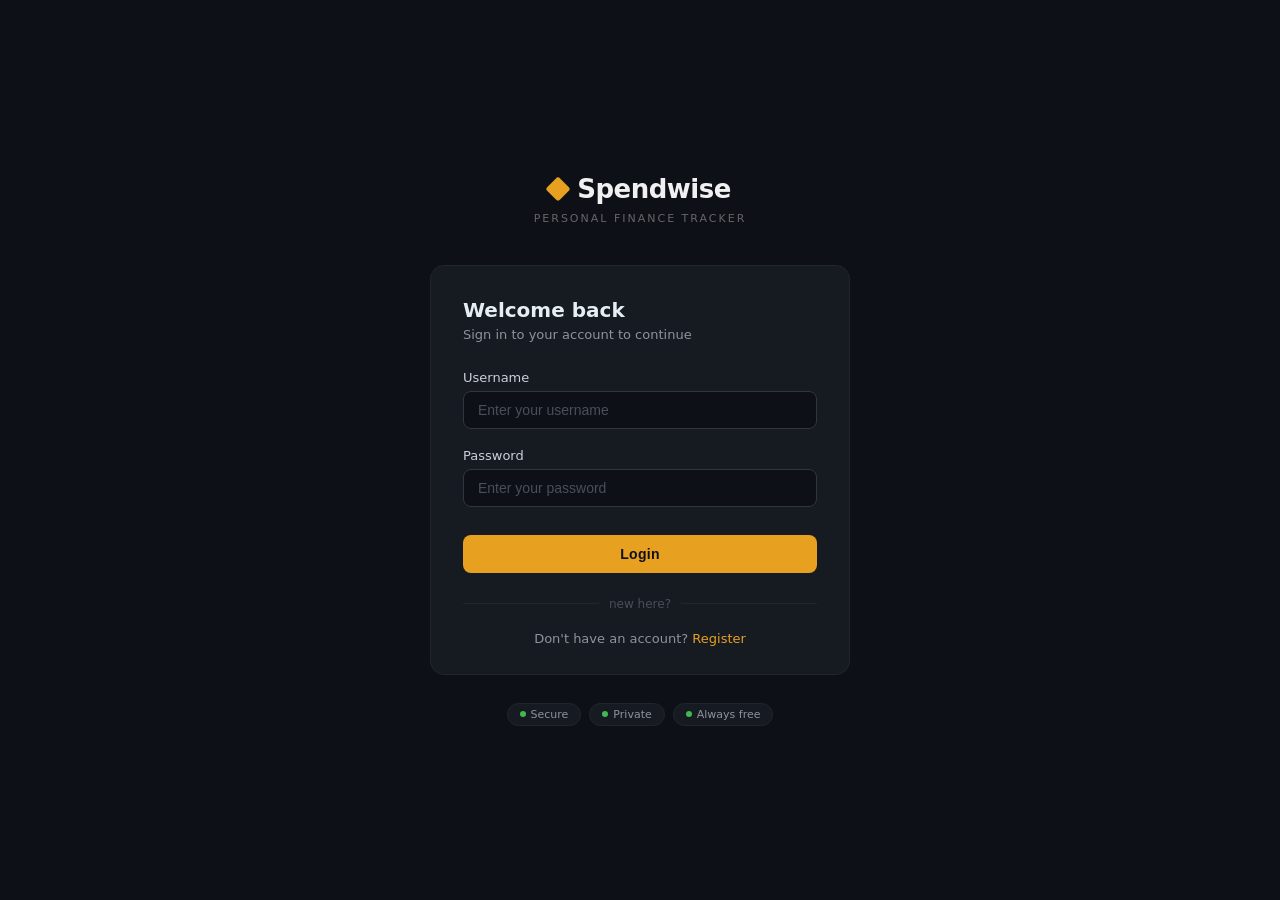
==== templates/login.html @ 4d0f5e74 "Initial commit - SpendWise project" ====
<!DOCTYPE html>
<html>
<head>
  <title>Login - Spendwise</title>
  <link rel="stylesheet" href="{{ url_for('static', filename='style.css') }}">
  <style>
    * { box-sizing: border-box; margin: 0; padding: 0; }

    body {
      background: #0d1117;
      min-height: 100vh;
      display: flex;
      align-items: center;
      justify-content: center;
      font-family: 'Segoe UI', system-ui, sans-serif;
      padding: 2rem;
    }

    .login-wrapper {
      width: 100%;
      max-width: 420px;
    }

    .brand {
      display: flex;
      align-items: center;
      gap: 10px;
      margin-bottom: 2.5rem;
      justify-content: center;
    }

    .brand-diamond {
      width: 18px;
      height: 18px;
      background: #E8A020;
      transform: rotate(45deg);
      border-radius: 3px;
      flex-shrink: 0;
    }

    .brand-name {
      font-size: 26px;
      font-weight: 700;
      color: #f0f0f0;
      letter-spacing: -0.5px;
    }

    .subtitle {
      text-align: center;
      font-size: 11px;
      letter-spacing: 2px;
      color: #666;
      text-transform: uppercase;
      margin-top: -2rem;
      margin-bottom: 2.5rem;
    }

    .card {
      background: #161b22;
      border: 1px solid #21262d;
      border-radius: 14px;
      padding: 2rem 2rem 1.75rem;
    }

    .card-title {
      font-size: 20px;
      font-weight: 600;
      color: #e6edf3;
      margin-bottom: 0.3rem;
    }

    .card-desc {
      font-size: 13px;
      color: #8b949e;
      margin-bottom: 1.75rem;
    }

    .field {
      margin-bottom: 1.2rem;
    }

    label {
      display: block;
      font-size: 13px;
      font-weight: 500;
      color: #c9d1d9;
      margin-bottom: 6px;
    }

    input[type="text"],
    input[type="password"] {
      width: 100%;
      background: #0d1117;
      border: 1px solid #30363d;
      border-radius: 8px;
      padding: 10px 14px;
      font-size: 14px;
      color: #e6edf3;
      outline: none;
      transition: border-color 0.2s, box-shadow 0.2s;
    }

    input[type="text"]:hover,
    input[type="password"]:hover {
      border-color: #484f58;
    }

    input[type="text"]:focus,
    input[type="password"]:focus {
      border-color: #E8A020;
      box-shadow: 0 0 0 3px rgba(232, 160, 32, 0.15);
    }

    input::placeholder {
      color: #484f58;
    }

    .submit-btn {
      width: 100%;
      margin-top: 0.5rem;
      padding: 11px;
      background: #E8A020;
      border: none;
      border-radius: 8px;
      font-size: 14px;
      font-weight: 600;
      color: #0d1117;
      cursor: pointer;
      transition: background 0.2s, transform 0.1s, box-shadow 0.2s;
      letter-spacing: 0.3px;
    }

    .submit-btn:hover {
      background: #f0b030;
      box-shadow: 0 4px 16px rgba(232, 160, 32, 0.3);
    }

    .submit-btn:active {
      transform: scale(0.98);
      background: #d09010;
    }

    .divider {
      display: flex;
      align-items: center;
      gap: 10px;
      margin: 1.5rem 0 1.25rem;
    }

    .divider-line {
      flex: 1;
      height: 1px;
      background: #21262d;
    }

    .divider-text {
      font-size: 12px;
      color: #484f58;
    }

    .register-link {
      text-align: center;
      font-size: 13px;
      color: #8b949e;
    }

    .register-link a {
      color: #E8A020;
      text-decoration: none;
      font-weight: 500;
      transition: color 0.15s, text-decoration 0.15s;
    }

    .register-link a:hover {
      color: #f0b030;
      text-decoration: underline;
    }

    .badge-row {
      display: flex;
      gap: 8px;
      justify-content: center;
      margin-top: 1.75rem;
    }

    .badge {
      background: #161b22;
      border: 1px solid #21262d;
      border-radius: 20px;
      padding: 4px 12px;
      font-size: 11px;
      color: #8b949e;
      display: flex;
      align-items: center;
      gap: 5px;
    }

    .badge-dot {
      width: 6px;
      height: 6px;
      border-radius: 50%;
      background: #3fb950;
    }
  </style>
</head>
<body>

<div class="login-wrapper">
  <div class="brand">
    <div class="brand-diamond"></div>
    <span class="brand-name">Spendwise</span>
  </div>
  <p class="subtitle">Personal Finance Tracker</p>

  <div class="card">
    <h2 class="card-title">Welcome back</h2>
    <p class="card-desc">Sign in to your account to continue</p>

    <form method="POST">
      <div class="field">
        <label for="username">Username</label>
        <input type="text" id="username" name="username" placeholder="Enter your username" required />
      </div>

      <div class="field">
        <label for="password">Password</label>
        <input type="password" id="password" name="password" placeholder="Enter your password" required />
      </div>

      <button type="submit" class="submit-btn">Login</button>
    </form>

    <div class="divider">
      <div class="divider-line"></div>
      <span class="divider-text">new here?</span>
      <div class="divider-line"></div>
    </div>

    <p class="register-link">Don't have an account? <a href="/register">Register</a></p>
  </div>

  <div class="badge-row">
    <div class="badge"><div class="badge-dot"></div> Secure</div>
    <div class="badge"><div class="badge-dot"></div> Private</div>
    <div class="badge"><div class="badge-dot"></div> Always free</div>
  </div>
</div>

</body>
</html>
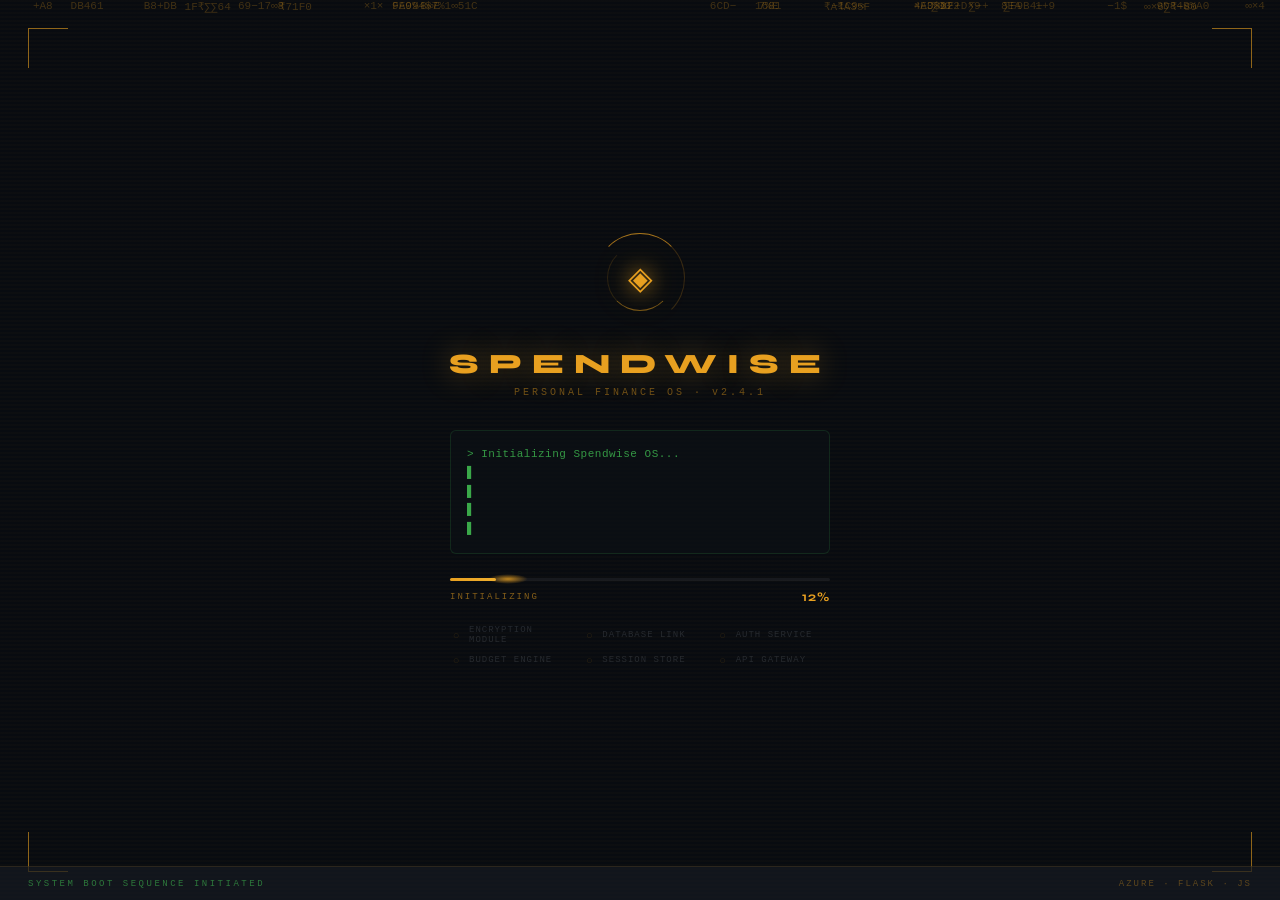
==== commit b9771718: "what you changed" ====
--- a/templates/login.html
+++ b/templates/login.html
@@ -1,250 +1,1031 @@
 <!DOCTYPE html>
-<html>
+<html lang="en">
 <head>
-  <title>Login - Spendwise</title>
-  <link rel="stylesheet" href="{{ url_for('static', filename='style.css') }}">
+  <meta charset="UTF-8" />
+  <meta name="viewport" content="width=device-width, initial-scale=1.0"/>
+  <title>Login — Spendwise</title>
+  <link href="https://fonts.googleapis.com/css2?family=Syne:wght@400;600;700;800;900&family=DM+Sans:ital,opsz,wght@0,9..40,300;0,9..40,400;0,9..40,500;1,9..40,300&display=swap" rel="stylesheet"/>
   <style>
-    * { box-sizing: border-box; margin: 0; padding: 0; }
+    *, *::before, *::after { box-sizing: border-box; margin: 0; padding: 0; }
+
+    :root {
+      --bg:        #0d1117;
+      --surface:   #161b22;
+      --surface2:  #1c2128;
+      --border:    #21262d;
+      --border2:   #30363d;
+      --gold:      #E8A020;
+      --gold-lite: #f0b030;
+      --gold-dim:  rgba(232,160,32,0.12);
+      --gold-glow: rgba(232,160,32,0.2);
+      --text:      #e6edf3;
+      --muted:     #8b949e;
+      --hint:      #484f58;
+      --green:     #3fb950;
+      --red:       #f85149;
+    }
+
+    html { font-size: 16px; }
 
     body {
-      background: #0d1117;
+      background: var(--bg);
+      color: var(--text);
+      font-family: 'DM Sans', sans-serif;
       min-height: 100vh;
+      display: grid;
+      grid-template-columns: 1fr 1fr;
+      overflow: hidden;
+    }
+
+    /* ── LEFT HERO PANEL ────────────────────────── */
+    .hero-panel {
+      background: var(--surface);
+      border-right: 1px solid var(--border);
+      display: flex;
+      flex-direction: column;
+      justify-content: space-between;
+      padding: 3rem;
+      position: relative;
+      overflow: hidden;
+      animation: slideRight 0.7s ease both;
+    }
+
+    /* Big rotated background number */
+    .hero-panel::before {
+      content: '₹';
+      position: absolute;
+      font-family: 'Syne', sans-serif;
+      font-size: 40vw;
+      font-weight: 900;
+      color: var(--gold);
+      opacity: 0.03;
+      right: -15vw;
+      top: 50%;
+      transform: translateY(-50%);
+      line-height: 1;
+      pointer-events: none;
+      animation: float 6s ease-in-out infinite;
+    }
+
+    /* Animated grid lines */
+    .hero-panel::after {
+      content: '';
+      position: absolute;
+      inset: 0;
+      background-image:
+        linear-gradient(var(--border) 1px, transparent 1px),
+        linear-gradient(90deg, var(--border) 1px, transparent 1px);
+      background-size: 60px 60px;
+      opacity: 0.4;
+      mask-image: radial-gradient(ellipse at 30% 60%, black 20%, transparent 70%);
+    }
+
+    .hero-top { position: relative; z-index: 1; }
+
+    .hero-logo {
+      display: flex;
+      align-items: center;
+      gap: 12px;
+      font-family: 'Syne', sans-serif;
+      font-size: 22px;
+      font-weight: 800;
+      color: var(--text);
+      letter-spacing: -0.03em;
+      text-decoration: none;
+    }
+
+    .logo-mark {
+      width: 38px;
+      height: 38px;
+      background: var(--gold);
+      border-radius: 9px;
       display: flex;
       align-items: center;
       justify-content: center;
-      font-family: 'Segoe UI', system-ui, sans-serif;
-      padding: 2rem;
-    }
-
-    .login-wrapper {
-      width: 100%;
-      max-width: 420px;
-    }
-
-    .brand {
+      font-size: 20px;
+      color: #0d1117;
+      font-weight: 900;
+      box-shadow: 0 0 24px var(--gold-glow);
+      animation: float 4s ease-in-out infinite;
+    }
+
+    .hero-middle {
+      position: relative;
+      z-index: 1;
+    }
+
+    .hero-tagline {
+      font-family: 'Syne', sans-serif;
+      font-size: clamp(2.5rem, 5vw, 4rem);
+      font-weight: 900;
+      line-height: 1.05;
+      letter-spacing: -0.04em;
+      margin-bottom: 1.5rem;
+      animation: fadeUp 0.8s ease 0.2s both;
+    }
+
+    .hero-tagline em {
+      font-style: normal;
+      color: var(--gold);
+      position: relative;
+      display: inline-block;
+    }
+
+    .hero-tagline em::after {
+      content: '';
+      position: absolute;
+      bottom: 2px;
+      left: 0;
+      right: 0;
+      height: 3px;
+      background: var(--gold);
+      border-radius: 2px;
+      animation: expandWidth 0.6s ease 0.8s both;
+    }
+
+    @keyframes expandWidth {
+      from { transform: scaleX(0); transform-origin: left; }
+      to   { transform: scaleX(1); }
+    }
+
+    .hero-desc {
+      font-size: 15px;
+      color: var(--muted);
+      line-height: 1.7;
+      max-width: 340px;
+      animation: fadeUp 0.8s ease 0.35s both;
+    }
+
+    .hero-stats {
+      display: flex;
+      gap: 28px;
+      margin-top: 2.5rem;
+      animation: fadeUp 0.8s ease 0.5s both;
+    }
+
+    .hero-stat {}
+
+    .hero-stat-value {
+      font-family: 'Syne', sans-serif;
+      font-size: 1.8rem;
+      font-weight: 800;
+      color: var(--gold);
+      letter-spacing: -0.03em;
+      line-height: 1;
+    }
+
+    .hero-stat-label {
+      font-size: 11px;
+      letter-spacing: 1.5px;
+      text-transform: uppercase;
+      color: var(--hint);
+      margin-top: 4px;
+    }
+
+    .hero-bottom {
+      position: relative;
+      z-index: 1;
       display: flex;
       align-items: center;
-      gap: 10px;
+      gap: 8px;
+    }
+
+    .trust-badge {
+      background: var(--surface2);
+      border: 1px solid var(--border2);
+      border-radius: 99px;
+      padding: 6px 14px;
+      font-size: 11px;
+      letter-spacing: 1px;
+      color: var(--muted);
+      display: flex;
+      align-items: center;
+      gap: 6px;
+      animation: fadeIn 0.8s ease 0.6s both;
+    }
+
+    .trust-dot {
+      width: 6px;
+      height: 6px;
+      border-radius: 50%;
+      background: var(--green);
+      position: relative;
+    }
+    .trust-dot::after {
+      content: '';
+      position: absolute;
+      inset: 0;
+      border-radius: 50%;
+      background: var(--green);
+      animation: pulse-ring 2s ease-out infinite;
+    }
+
+    /* ── RIGHT LOGIN PANEL ──────────────────────── */
+    .login-panel {
+      display: flex;
+      align-items: center;
+      justify-content: center;
+      padding: 3rem;
+      background: var(--bg);
+      animation: fadeIn 0.7s ease 0.15s both;
+    }
+
+    .login-inner {
+      width: 100%;
+      max-width: 380px;
+    }
+
+    .form-heading {
+      font-family: 'Syne', sans-serif;
+      font-size: 2rem;
+      font-weight: 800;
+      letter-spacing: -0.04em;
+      color: var(--text);
+      margin-bottom: 0.3rem;
+      animation: fadeUp 0.5s ease 0.3s both;
+    }
+
+    .form-sub {
+      font-size: 14px;
+      color: var(--muted);
       margin-bottom: 2.5rem;
-      justify-content: center;
-    }
-
-    .brand-diamond {
-      width: 18px;
-      height: 18px;
-      background: #E8A020;
-      transform: rotate(45deg);
-      border-radius: 3px;
-      flex-shrink: 0;
-    }
-
-    .brand-name {
-      font-size: 26px;
-      font-weight: 700;
-      color: #f0f0f0;
-      letter-spacing: -0.5px;
-    }
-
-    .subtitle {
-      text-align: center;
+      animation: fadeUp 0.5s ease 0.4s both;
+    }
+
+    .field { margin-bottom: 1.2rem; animation: fadeUp 0.5s ease both; }
+    .field:nth-child(1) { animation-delay: 0.45s; }
+    .field:nth-child(2) { animation-delay: 0.52s; }
+
+    .field label {
+      display: block;
       font-size: 11px;
-      letter-spacing: 2px;
-      color: #666;
+      font-weight: 600;
+      letter-spacing: 1.5px;
       text-transform: uppercase;
-      margin-top: -2rem;
-      margin-bottom: 2.5rem;
-    }
-
-    .card {
-      background: #161b22;
-      border: 1px solid #21262d;
-      border-radius: 14px;
-      padding: 2rem 2rem 1.75rem;
-    }
-
-    .card-title {
-      font-size: 20px;
-      font-weight: 600;
-      color: #e6edf3;
-      margin-bottom: 0.3rem;
-    }
-
-    .card-desc {
-      font-size: 13px;
-      color: #8b949e;
-      margin-bottom: 1.75rem;
-    }
-
-    .field {
-      margin-bottom: 1.2rem;
-    }
-
-    label {
-      display: block;
-      font-size: 13px;
-      font-weight: 500;
-      color: #c9d1d9;
-      margin-bottom: 6px;
-    }
-
-    input[type="text"],
-    input[type="password"] {
+      color: var(--hint);
+      margin-bottom: 7px;
+      transition: color 0.2s;
+    }
+    .field:focus-within label { color: var(--gold); }
+
+    .field input {
       width: 100%;
-      background: #0d1117;
-      border: 1px solid #30363d;
-      border-radius: 8px;
-      padding: 10px 14px;
-      font-size: 14px;
-      color: #e6edf3;
+      background: var(--surface);
+      border: 1px solid var(--border2);
+      border-radius: 10px;
+      padding: 12px 16px;
+      font-size: 15px;
+      color: var(--text);
+      font-family: 'DM Sans', sans-serif;
       outline: none;
-      transition: border-color 0.2s, box-shadow 0.2s;
-    }
-
-    input[type="text"]:hover,
-    input[type="password"]:hover {
-      border-color: #484f58;
-    }
-
-    input[type="text"]:focus,
-    input[type="password"]:focus {
-      border-color: #E8A020;
-      box-shadow: 0 0 0 3px rgba(232, 160, 32, 0.15);
-    }
-
-    input::placeholder {
-      color: #484f58;
+      transition: border-color 0.2s, box-shadow 0.2s, background 0.2s;
+    }
+
+    .field input::placeholder { color: var(--hint); }
+
+    .field input:hover {
+      border-color: var(--muted);
+      background: var(--surface2);
+    }
+
+    .field input:focus {
+      border-color: var(--gold);
+      box-shadow: 0 0 0 3px var(--gold-dim);
+      background: var(--surface2);
     }
 
     .submit-btn {
       width: 100%;
-      margin-top: 0.5rem;
-      padding: 11px;
-      background: #E8A020;
+      margin-top: 0.75rem;
+      padding: 13px;
+      background: var(--gold);
       border: none;
-      border-radius: 8px;
-      font-size: 14px;
-      font-weight: 600;
+      border-radius: 10px;
+      font-size: 15px;
+      font-weight: 700;
       color: #0d1117;
       cursor: pointer;
-      transition: background 0.2s, transform 0.1s, box-shadow 0.2s;
+      font-family: 'Syne', sans-serif;
       letter-spacing: 0.3px;
+      transition: all 0.25s cubic-bezier(0.34,1.56,0.64,1);
+      position: relative;
+      overflow: hidden;
+      animation: fadeUp 0.5s ease 0.6s both;
+    }
+
+    .submit-btn::after {
+      content: '';
+      position: absolute;
+      inset: 0;
+      background: linear-gradient(90deg, transparent, rgba(255,255,255,0.18), transparent);
+      transform: translateX(-100%);
+      transition: transform 0.5s;
     }
 
     .submit-btn:hover {
-      background: #f0b030;
-      box-shadow: 0 4px 16px rgba(232, 160, 32, 0.3);
-    }
-
-    .submit-btn:active {
-      transform: scale(0.98);
-      background: #d09010;
-    }
+      background: var(--gold-lite);
+      box-shadow: 0 8px 28px rgba(232,160,32,0.45);
+      transform: translateY(-2px);
+    }
+
+    .submit-btn:hover::after { transform: translateX(100%); }
+    .submit-btn:active { transform: translateY(0) scale(0.98); }
 
     .divider {
       display: flex;
       align-items: center;
-      gap: 10px;
-      margin: 1.5rem 0 1.25rem;
-    }
-
-    .divider-line {
-      flex: 1;
-      height: 1px;
-      background: #21262d;
-    }
-
-    .divider-text {
-      font-size: 12px;
-      color: #484f58;
-    }
+      gap: 12px;
+      margin: 2rem 0 1.5rem;
+      animation: fadeIn 0.5s ease 0.7s both;
+    }
+
+    .divider-line { flex: 1; height: 1px; background: var(--border2); }
+    .divider-text { font-size: 11px; letter-spacing: 1px; color: var(--hint); text-transform: uppercase; }
 
     .register-link {
       text-align: center;
-      font-size: 13px;
-      color: #8b949e;
+      font-size: 14px;
+      color: var(--muted);
+      animation: fadeIn 0.5s ease 0.75s both;
     }
 
     .register-link a {
-      color: #E8A020;
+      color: var(--gold);
       text-decoration: none;
-      font-weight: 500;
-      transition: color 0.15s, text-decoration 0.15s;
-    }
-
-    .register-link a:hover {
-      color: #f0b030;
-      text-decoration: underline;
-    }
-
-    .badge-row {
-      display: flex;
-      gap: 8px;
-      justify-content: center;
-      margin-top: 1.75rem;
-    }
-
-    .badge {
-      background: #161b22;
-      border: 1px solid #21262d;
-      border-radius: 20px;
-      padding: 4px 12px;
-      font-size: 11px;
-      color: #8b949e;
-      display: flex;
-      align-items: center;
-      gap: 5px;
-    }
-
-    .badge-dot {
-      width: 6px;
-      height: 6px;
-      border-radius: 50%;
-      background: #3fb950;
+      font-weight: 600;
+      transition: color 0.15s;
+    }
+
+    .register-link a:hover { color: var(--gold-lite); text-decoration: underline; }
+
+    /* ── KEYFRAMES (shared) ─────────────────────── */
+    @keyframes fadeUp {
+      from { opacity: 0; transform: translateY(18px); }
+      to   { opacity: 1; transform: translateY(0); }
+    }
+    @keyframes fadeIn {
+      from { opacity: 0; } to { opacity: 1; }
+    }
+    @keyframes slideRight {
+      from { opacity: 0; transform: translateX(-20px); }
+      to   { opacity: 1; transform: translateX(0); }
+    }
+    @keyframes float {
+      0%, 100% { transform: translateY(0); }
+      50%       { transform: translateY(-8px); }
+    }
+    @keyframes pulse-ring {
+      0%   { transform: scale(1); opacity: 0.7; }
+      100% { transform: scale(2.4); opacity: 0; }
+    }
+
+    /* ── RESPONSIVE ─────────────────────────────── */
+    @media (max-width: 800px) {
+      body { grid-template-columns: 1fr; }
+      .hero-panel { display: none; }
+      .login-panel { padding: 2rem 1.5rem; }
     }
   </style>
 </head>
 <body>
 
-<div class="login-wrapper">
-  <div class="brand">
-    <div class="brand-diamond"></div>
-    <span class="brand-name">Spendwise</span>
+<!-- LEFT HERO -->
+<div class="hero-panel">
+  <div class="hero-top">
+    <a href="/" class="hero-logo">
+      <div class="logo-mark">◈</div>
+      Spendwise
+    </a>
   </div>
-  <p class="subtitle">Personal Finance Tracker</p>
-
-  <div class="card">
-    <h2 class="card-title">Welcome back</h2>
-    <p class="card-desc">Sign in to your account to continue</p>
+
+  <div class="hero-middle">
+    <h1 class="hero-tagline">
+      Your money.<br/>
+      Your <em>rules</em>.<br/>
+      Your future.
+    </h1>
+    <p class="hero-desc">
+      Spendwise gives you a clear view of where every rupee goes — beautifully, privately, and for free.
+    </p>
+    <div class="hero-stats">
+      <div class="hero-stat">
+        <div class="hero-stat-value">₹0</div>
+        <div class="hero-stat-label">Cost ever</div>
+      </div>
+      <div class="hero-stat">
+        <div class="hero-stat-value">100%</div>
+        <div class="hero-stat-label">Private</div>
+      </div>
+      <div class="hero-stat">
+        <div class="hero-stat-value">∞</div>
+        <div class="hero-stat-label">Transactions</div>
+      </div>
+    </div>
+  </div>
+
+  <div class="hero-bottom">
+    <div class="trust-badge"><div class="trust-dot"></div> Secure & Encrypted</div>
+    <div class="trust-badge"><div class="trust-dot"></div> No Ads</div>
+    <div class="trust-badge"><div class="trust-dot"></div> Open Source</div>
+  </div>
+</div>
+
+<!-- RIGHT FORM -->
+<div class="login-panel">
+  <div class="login-inner">
+    <h2 class="form-heading">Welcome back</h2>
+    <p class="form-sub">Sign in to your Spendwise account</p>
 
     <form method="POST">
       <div class="field">
         <label for="username">Username</label>
-        <input type="text" id="username" name="username" placeholder="Enter your username" required />
+        <input type="text" id="username" name="username" placeholder="Enter your username" autocomplete="username" required />
       </div>
 
       <div class="field">
         <label for="password">Password</label>
-        <input type="password" id="password" name="password" placeholder="Enter your password" required />
+        <input type="password" id="password" name="password" placeholder="Enter your password" autocomplete="current-password" required />
       </div>
 
-      <button type="submit" class="submit-btn">Login</button>
+      <button type="submit" class="submit-btn">Sign In →</button>
     </form>
 
     <div class="divider">
       <div class="divider-line"></div>
-      <span class="divider-text">new here?</span>
+      <span class="divider-text">New here?</span>
       <div class="divider-line"></div>
     </div>
 
-    <p class="register-link">Don't have an account? <a href="/register">Register</a></p>
-  </div>
-
-  <div class="badge-row">
-    <div class="badge"><div class="badge-dot"></div> Secure</div>
-    <div class="badge"><div class="badge-dot"></div> Private</div>
-    <div class="badge"><div class="badge-dot"></div> Always free</div>
+    <p class="register-link">Don't have an account? <a href="/register">Create one free →</a></p>
   </div>
 </div>
 
+<!-- ══════════════════════════════════════
+     BOOT SCREEN OVERLAY
+══════════════════════════════════════ -->
+<div id="boot-screen">
+
+  <!-- Scanline overlay -->
+  <div class="boot-scanlines"></div>
+
+  <!-- Corner brackets -->
+  <div class="boot-corner boot-corner--tl"></div>
+  <div class="boot-corner boot-corner--tr"></div>
+  <div class="boot-corner boot-corner--bl"></div>
+  <div class="boot-corner boot-corner--br"></div>
+
+  <!-- Floating data particles -->
+  <div class="boot-particles" id="boot-particles"></div>
+
+  <!-- Center content -->
+  <div class="boot-center">
+
+    <!-- Logo mark -->
+    <div class="boot-logo-wrap">
+      <div class="boot-logo-ring boot-logo-ring--outer"></div>
+      <div class="boot-logo-ring boot-logo-ring--inner"></div>
+      <div class="boot-logo-mark">◈</div>
+    </div>
+
+    <!-- Brand -->
+    <div class="boot-brand">SPENDWISE</div>
+    <div class="boot-brand-sub">PERSONAL FINANCE OS · v2.4.1</div>
+
+    <!-- Terminal lines -->
+    <div class="boot-terminal" id="boot-terminal">
+      <div class="boot-term-line" id="tline-0"></div>
+      <div class="boot-term-line" id="tline-1"></div>
+      <div class="boot-term-line" id="tline-2"></div>
+      <div class="boot-term-line" id="tline-3"></div>
+      <div class="boot-term-line" id="tline-4"></div>
+    </div>
+
+    <!-- Progress bar -->
+    <div class="boot-bar-wrap">
+      <div class="boot-bar-track">
+        <div class="boot-bar-fill" id="boot-bar"></div>
+        <div class="boot-bar-glow" id="boot-bar-glow"></div>
+      </div>
+      <div class="boot-bar-labels">
+        <span class="boot-bar-label" id="boot-status">INITIALIZING</span>
+        <span class="boot-bar-pct" id="boot-pct">0%</span>
+      </div>
+    </div>
+
+    <!-- System checks grid -->
+    <div class="boot-checks" id="boot-checks">
+      <div class="boot-check" id="chk-0"><span class="chk-icon">○</span><span class="chk-label">ENCRYPTION MODULE</span></div>
+      <div class="boot-check" id="chk-1"><span class="chk-icon">○</span><span class="chk-label">DATABASE LINK</span></div>
+      <div class="boot-check" id="chk-2"><span class="chk-icon">○</span><span class="chk-label">AUTH SERVICE</span></div>
+      <div class="boot-check" id="chk-3"><span class="chk-icon">○</span><span class="chk-label">BUDGET ENGINE</span></div>
+      <div class="boot-check" id="chk-4"><span class="chk-icon">○</span><span class="chk-label">SESSION STORE</span></div>
+      <div class="boot-check" id="chk-5"><span class="chk-icon">○</span><span class="chk-label">API GATEWAY</span></div>
+    </div>
+
+  </div>
+
+  <!-- Bottom ticker -->
+  <div class="boot-bottom-bar">
+    <span class="boot-bottom-text" id="boot-bottom-text">SYSTEM BOOT SEQUENCE INITIATED</span>
+    <span class="boot-bottom-right">AZURE · FLASK · JS</span>
+  </div>
+
+</div>
+
+<!-- ══════════════════════════════════════
+     BOOT SCREEN STYLES + SCRIPT
+══════════════════════════════════════ -->
+<style>
+  /* ── BOOT OVERLAY ─────────────────── */
+  #boot-screen {
+    position: fixed;
+    inset: 0;
+    background: #080b10;
+    z-index: 99999;
+    display: flex;
+    align-items: center;
+    justify-content: center;
+    flex-direction: column;
+    overflow: hidden;
+    transition: opacity 0.8s ease, transform 0.8s ease;
+  }
+
+  #boot-screen.exit {
+    opacity: 0;
+    transform: scale(1.04);
+    pointer-events: none;
+  }
+
+  /* ── SCANLINES ────────────────────── */
+  .boot-scanlines {
+    position: absolute;
+    inset: 0;
+    background: repeating-linear-gradient(
+      0deg,
+      transparent,
+      transparent 2px,
+      rgba(232,160,32,0.018) 2px,
+      rgba(232,160,32,0.018) 4px
+    );
+    pointer-events: none;
+    animation: scanMove 8s linear infinite;
+  }
+
+  @keyframes scanMove {
+    from { background-position: 0 0; }
+    to   { background-position: 0 40px; }
+  }
+
+  /* ── CORNER BRACKETS ──────────────── */
+  .boot-corner {
+    position: absolute;
+    width: 40px;
+    height: 40px;
+    pointer-events: none;
+  }
+  .boot-corner--tl { top: 28px; left: 28px; border-top: 1.5px solid rgba(232,160,32,0.6); border-left: 1.5px solid rgba(232,160,32,0.6); animation: cornerPulse 2s ease-in-out infinite; }
+  .boot-corner--tr { top: 28px; right: 28px; border-top: 1.5px solid rgba(232,160,32,0.6); border-right: 1.5px solid rgba(232,160,32,0.6); animation: cornerPulse 2s ease-in-out 0.5s infinite; }
+  .boot-corner--bl { bottom: 28px; left: 28px; border-bottom: 1.5px solid rgba(232,160,32,0.6); border-left: 1.5px solid rgba(232,160,32,0.6); animation: cornerPulse 2s ease-in-out 1s infinite; }
+  .boot-corner--br { bottom: 28px; right: 28px; border-bottom: 1.5px solid rgba(232,160,32,0.6); border-right: 1.5px solid rgba(232,160,32,0.6); animation: cornerPulse 2s ease-in-out 1.5s infinite; }
+
+  @keyframes cornerPulse {
+    0%, 100% { opacity: 0.4; }
+    50% { opacity: 1; }
+  }
+
+  /* ── PARTICLES ────────────────────── */
+  .boot-particles {
+    position: absolute;
+    inset: 0;
+    pointer-events: none;
+  }
+  .boot-particle {
+    position: absolute;
+    font-family: 'Courier New', monospace;
+    font-size: 11px;
+    color: rgba(232,160,32,0.25);
+    animation: particleDrift linear infinite;
+    white-space: nowrap;
+  }
+  @keyframes particleDrift {
+    from { transform: translateY(110vh); opacity: 0; }
+    10%  { opacity: 1; }
+    90%  { opacity: 0.5; }
+    to   { transform: translateY(-10vh); opacity: 0; }
+  }
+
+  /* ── CENTER CONTENT ───────────────── */
+  .boot-center {
+    display: flex;
+    flex-direction: column;
+    align-items: center;
+    gap: 0;
+    position: relative;
+    z-index: 1;
+  }
+
+  /* ── LOGO MARK ────────────────────── */
+  .boot-logo-wrap {
+    position: relative;
+    width: 90px;
+    height: 90px;
+    display: flex;
+    align-items: center;
+    justify-content: center;
+    margin-bottom: 24px;
+  }
+
+  .boot-logo-ring {
+    position: absolute;
+    border-radius: 50%;
+    border: 1px solid transparent;
+    animation: ringRotate linear infinite;
+  }
+
+  .boot-logo-ring--outer {
+    width: 90px;
+    height: 90px;
+    border-top-color: rgba(232,160,32,0.7);
+    border-right-color: rgba(232,160,32,0.2);
+    animation-duration: 3s;
+  }
+
+  .boot-logo-ring--inner {
+    width: 66px;
+    height: 66px;
+    border-bottom-color: rgba(232,160,32,0.5);
+    border-left-color: rgba(232,160,32,0.15);
+    animation-duration: 2s;
+    animation-direction: reverse;
+  }
+
+  @keyframes ringRotate {
+    from { transform: rotate(0deg); }
+    to   { transform: rotate(360deg); }
+  }
+
+  .boot-logo-mark {
+    font-size: 32px;
+    color: #E8A020;
+    position: relative;
+    z-index: 1;
+    text-shadow: 0 0 20px rgba(232,160,32,0.8), 0 0 40px rgba(232,160,32,0.4);
+    animation: logoPulse 2s ease-in-out infinite;
+  }
+
+  @keyframes logoPulse {
+    0%, 100% { text-shadow: 0 0 20px rgba(232,160,32,0.8), 0 0 40px rgba(232,160,32,0.4); }
+    50%       { text-shadow: 0 0 30px rgba(232,160,32,1), 0 0 60px rgba(232,160,32,0.6), 0 0 80px rgba(232,160,32,0.2); }
+  }
+
+  /* ── BRAND ────────────────────────── */
+  .boot-brand {
+    font-family: 'Syne', sans-serif;
+    font-size: 28px;
+    font-weight: 900;
+    letter-spacing: 10px;
+    color: #E8A020;
+    margin-bottom: 6px;
+    text-shadow: 0 0 30px rgba(232,160,32,0.4);
+    animation: brandFlicker 4s ease-in-out infinite;
+  }
+
+  @keyframes brandFlicker {
+    0%, 94%, 96%, 98%, 100% { opacity: 1; }
+    95%, 97% { opacity: 0.7; }
+  }
+
+  .boot-brand-sub {
+    font-family: 'Courier New', monospace;
+    font-size: 10px;
+    letter-spacing: 3px;
+    color: rgba(232,160,32,0.45);
+    margin-bottom: 32px;
+  }
+
+  /* ── TERMINAL ─────────────────────── */
+  .boot-terminal {
+    font-family: 'Courier New', monospace;
+    font-size: 11px;
+    color: rgba(63,185,80,0.8);
+    letter-spacing: 0.5px;
+    width: 380px;
+    background: rgba(13,17,23,0.6);
+    border: 1px solid rgba(63,185,80,0.15);
+    border-radius: 6px;
+    padding: 14px 16px;
+    margin-bottom: 24px;
+    min-height: 90px;
+  }
+
+  .boot-term-line {
+    line-height: 1.7;
+    min-height: 18px;
+    overflow: hidden;
+    white-space: nowrap;
+  }
+
+  .boot-term-line::after {
+    content: '▋';
+    animation: blink 1s step-end infinite;
+    color: rgba(63,185,80,0.9);
+  }
+
+  .boot-term-line.done::after { display: none; }
+
+  @keyframes blink {
+    0%, 100% { opacity: 1; }
+    50% { opacity: 0; }
+  }
+
+  /* ── PROGRESS BAR ─────────────────── */
+  .boot-bar-wrap {
+    width: 380px;
+    margin-bottom: 20px;
+  }
+
+  .boot-bar-track {
+    height: 3px;
+    background: rgba(255,255,255,0.06);
+    border-radius: 99px;
+    overflow: visible;
+    position: relative;
+    margin-bottom: 8px;
+  }
+
+  .boot-bar-fill {
+    height: 100%;
+    background: linear-gradient(90deg, #E8A020, #f0b030);
+    border-radius: 99px;
+    width: 0%;
+    transition: width 0.4s cubic-bezier(0.4,0,0.2,1);
+    position: relative;
+  }
+
+  .boot-bar-glow {
+    position: absolute;
+    top: 50%;
+    transform: translateY(-50%);
+    width: 40px;
+    height: 10px;
+    background: radial-gradient(ellipse, rgba(232,160,32,0.8) 0%, transparent 70%);
+    border-radius: 50%;
+    pointer-events: none;
+    transition: left 0.4s cubic-bezier(0.4,0,0.2,1);
+    left: 0%;
+  }
+
+  .boot-bar-labels {
+    display: flex;
+    justify-content: space-between;
+    align-items: center;
+  }
+
+  .boot-bar-label {
+    font-family: 'Courier New', monospace;
+    font-size: 9px;
+    letter-spacing: 2px;
+    color: rgba(232,160,32,0.55);
+  }
+
+  .boot-bar-pct {
+    font-family: 'Syne', monospace;
+    font-size: 13px;
+    font-weight: 700;
+    color: #E8A020;
+    letter-spacing: 1px;
+  }
+
+  /* ── SYSTEM CHECK GRID ────────────── */
+  .boot-checks {
+    display: grid;
+    grid-template-columns: 1fr 1fr 1fr;
+    gap: 8px 20px;
+    width: 380px;
+  }
+
+  .boot-check {
+    display: flex;
+    align-items: center;
+    gap: 7px;
+    opacity: 0.3;
+    transition: opacity 0.3s;
+  }
+
+  .boot-check.active { opacity: 0.8; }
+  .boot-check.done { opacity: 1; }
+
+  .chk-icon {
+    font-size: 11px;
+    color: rgba(232,160,32,0.5);
+    transition: color 0.3s, text-shadow 0.3s;
+    width: 12px;
+    text-align: center;
+    flex-shrink: 0;
+  }
+
+  .boot-check.active .chk-icon {
+    color: #E8A020;
+    animation: iconSpin 0.8s ease-in-out;
+  }
+
+  .boot-check.done .chk-icon {
+    color: #3fb950;
+    text-shadow: 0 0 8px rgba(63,185,80,0.6);
+  }
+
+  @keyframes iconSpin {
+    from { transform: scale(0) rotate(-180deg); }
+    to   { transform: scale(1) rotate(0deg); }
+  }
+
+  .chk-label {
+    font-family: 'Courier New', monospace;
+    font-size: 9px;
+    letter-spacing: 1px;
+    color: rgba(139,148,158,0.7);
+  }
+
+  .boot-check.active .chk-label { color: rgba(232,160,32,0.8); }
+  .boot-check.done .chk-label { color: rgba(63,185,80,0.7); }
+
+  /* ── BOTTOM BAR ───────────────────── */
+  .boot-bottom-bar {
+    position: absolute;
+    bottom: 0;
+    left: 0;
+    right: 0;
+    height: 34px;
+    background: rgba(22,27,34,0.7);
+    border-top: 1px solid rgba(232,160,32,0.12);
+    display: flex;
+    align-items: center;
+    justify-content: space-between;
+    padding: 0 28px;
+  }
+
+  .boot-bottom-text {
+    font-family: 'Courier New', monospace;
+    font-size: 9px;
+    letter-spacing: 2.5px;
+    color: rgba(63,185,80,0.6);
+  }
+
+  .boot-bottom-right {
+    font-family: 'Courier New', monospace;
+    font-size: 9px;
+    letter-spacing: 2px;
+    color: rgba(232,160,32,0.35);
+  }
+
+  /* ── DONE FLASH ───────────────────── */
+  @keyframes successFlash {
+    0%   { background: rgba(63,185,80,0.12); }
+    100% { background: transparent; }
+  }
+  #boot-screen.success-flash {
+    animation: successFlash 0.5s ease forwards;
+  }
+</style>
+
+<script>
+(function() {
+  const GOLD = '#E8A020';
+  const GREEN = '#3fb950';
+
+  /* ── PARTICLES ─────────────────────── */
+  const chars = '₹01$%+−×∑∞0123456789ABCDEF';
+  const container = document.getElementById('boot-particles');
+  for (let i = 0; i < 28; i++) {
+    const p = document.createElement('div');
+    p.className = 'boot-particle';
+    const word = Array.from({length: Math.floor(Math.random()*6)+3}, () =>
+      chars[Math.floor(Math.random()*chars.length)]).join('');
+    p.textContent = word;
+    p.style.left = Math.random()*100 + 'vw';
+    p.style.animationDuration = (Math.random()*12+10) + 's';
+    p.style.animationDelay = (Math.random()*14) + 's';
+    container.appendChild(p);
+  }
+
+  /* ── TERMINAL LINES ────────────────── */
+  const lines = [
+    '> Initializing Spendwise OS...',
+    '> Loading encryption layer... [AES-256]',
+    '> Connecting to database cluster...',
+    '> Verifying session tokens...',
+    '> All systems nominal. Welcome.'
+  ];
+
+  const statusLabels = [
+    'INITIALIZING', 'ENCRYPTING', 'CONNECTING', 'AUTHENTICATING', 'READY'
+  ];
+
+  const bottomTexts = [
+    'SYSTEM BOOT SEQUENCE INITIATED',
+    'LOADING ENCRYPTION MODULES',
+    'ESTABLISHING SECURE CONNECTION',
+    'RUNNING DIAGNOSTICS',
+    'ALL SYSTEMS OPERATIONAL'
+  ];
+
+  /* ── TYPEWRITER ────────────────────── */
+  function typeWriter(el, text, speed, cb) {
+    let i = 0;
+    el.textContent = '';
+    el.classList.remove('done');
+    function tick() {
+      if (i < text.length) {
+        el.textContent += text[i++];
+        setTimeout(tick, speed + Math.random()*20 - 10);
+      } else {
+        el.classList.add('done');
+        if (cb) cb();
+      }
+    }
+    tick();
+  }
+
+  /* ── PROGRESS ──────────────────────── */
+  function setProgress(pct) {
+    const bar = document.getElementById('boot-bar');
+    const glow = document.getElementById('boot-bar-glow');
+    const pctEl = document.getElementById('boot-pct');
+    bar.style.width = pct + '%';
+    glow.style.left = Math.max(0, pct - 2) + '%';
+    pctEl.textContent = pct + '%';
+  }
+
+  /* ── SYSTEM CHECK ──────────────────── */
+  function checkItem(idx, cb) {
+    const el = document.getElementById('chk-' + idx);
+    if (!el) { if (cb) cb(); return; }
+    el.classList.add('active');
+    const icon = el.querySelector('.chk-icon');
+    icon.textContent = '◌';
+    setTimeout(() => {
+      icon.textContent = '✓';
+      el.classList.remove('active');
+      el.classList.add('done');
+      if (cb) cb();
+    }, 320);
+  }
+
+  /* ── BOOT SEQUENCE ─────────────────── */
+  const steps = [
+    { line: 0, pct: 12, check: -1, status: 0, bottom: 0, delay: 180 },
+    { line: 1, pct: 28, check: 0,  status: 1, bottom: 1, delay: 420 },
+    { line: 2, pct: 48, check: 1,  status: 2, bottom: 2, delay: 520 },
+    { line: 3, pct: 65, check: 2,  status: 3, bottom: 2, delay: 400 },
+    { line: 3, pct: 78, check: 3,  status: 3, bottom: 3, delay: 300 },
+    { line: 3, pct: 90, check: 4,  status: 3, bottom: 3, delay: 280 },
+    { line: 3, pct: 97, check: 5,  status: 3, bottom: 3, delay: 240 },
+    { line: 4, pct: 100, check: -1, status: 4, bottom: 4, delay: 500 },
+  ];
+
+  let stepIdx = 0;
+
+  function runStep() {
+    if (stepIdx >= steps.length) {
+      setTimeout(finish, 600);
+      return;
+    }
+
+    const s = steps[stepIdx++];
+    const statusEl = document.getElementById('boot-status');
+    const bottomEl = document.getElementById('boot-bottom-text');
+
+    setProgress(s.pct);
+    statusEl.textContent = statusLabels[s.status] || statusLabels[0];
+    bottomEl.textContent = bottomTexts[s.bottom] || bottomTexts[0];
+
+    if (s.check >= 0) checkItem(s.check, null);
+
+    const lineEl = document.getElementById('tline-' + s.line);
+    if (lineEl && lines[s.line] && !lineEl.classList.contains('done')) {
+      typeWriter(lineEl, lines[s.line], 30, () => {
+        setTimeout(runStep, s.delay);
+      });
+    } else {
+      setTimeout(runStep, s.delay);
+    }
+  }
+
+  function finish() {
+    const boot = document.getElementById('boot-screen');
+    boot.classList.add('success-flash');
+    setTimeout(() => {
+      boot.classList.add('exit');
+      setTimeout(() => {
+        boot.style.display = 'none';
+      }, 800);
+    }, 500);
+  }
+
+  /* Start after a tiny delay so fonts load */
+  setTimeout(runStep, 400);
+})();
+</script>
+
 </body>
 </html>
